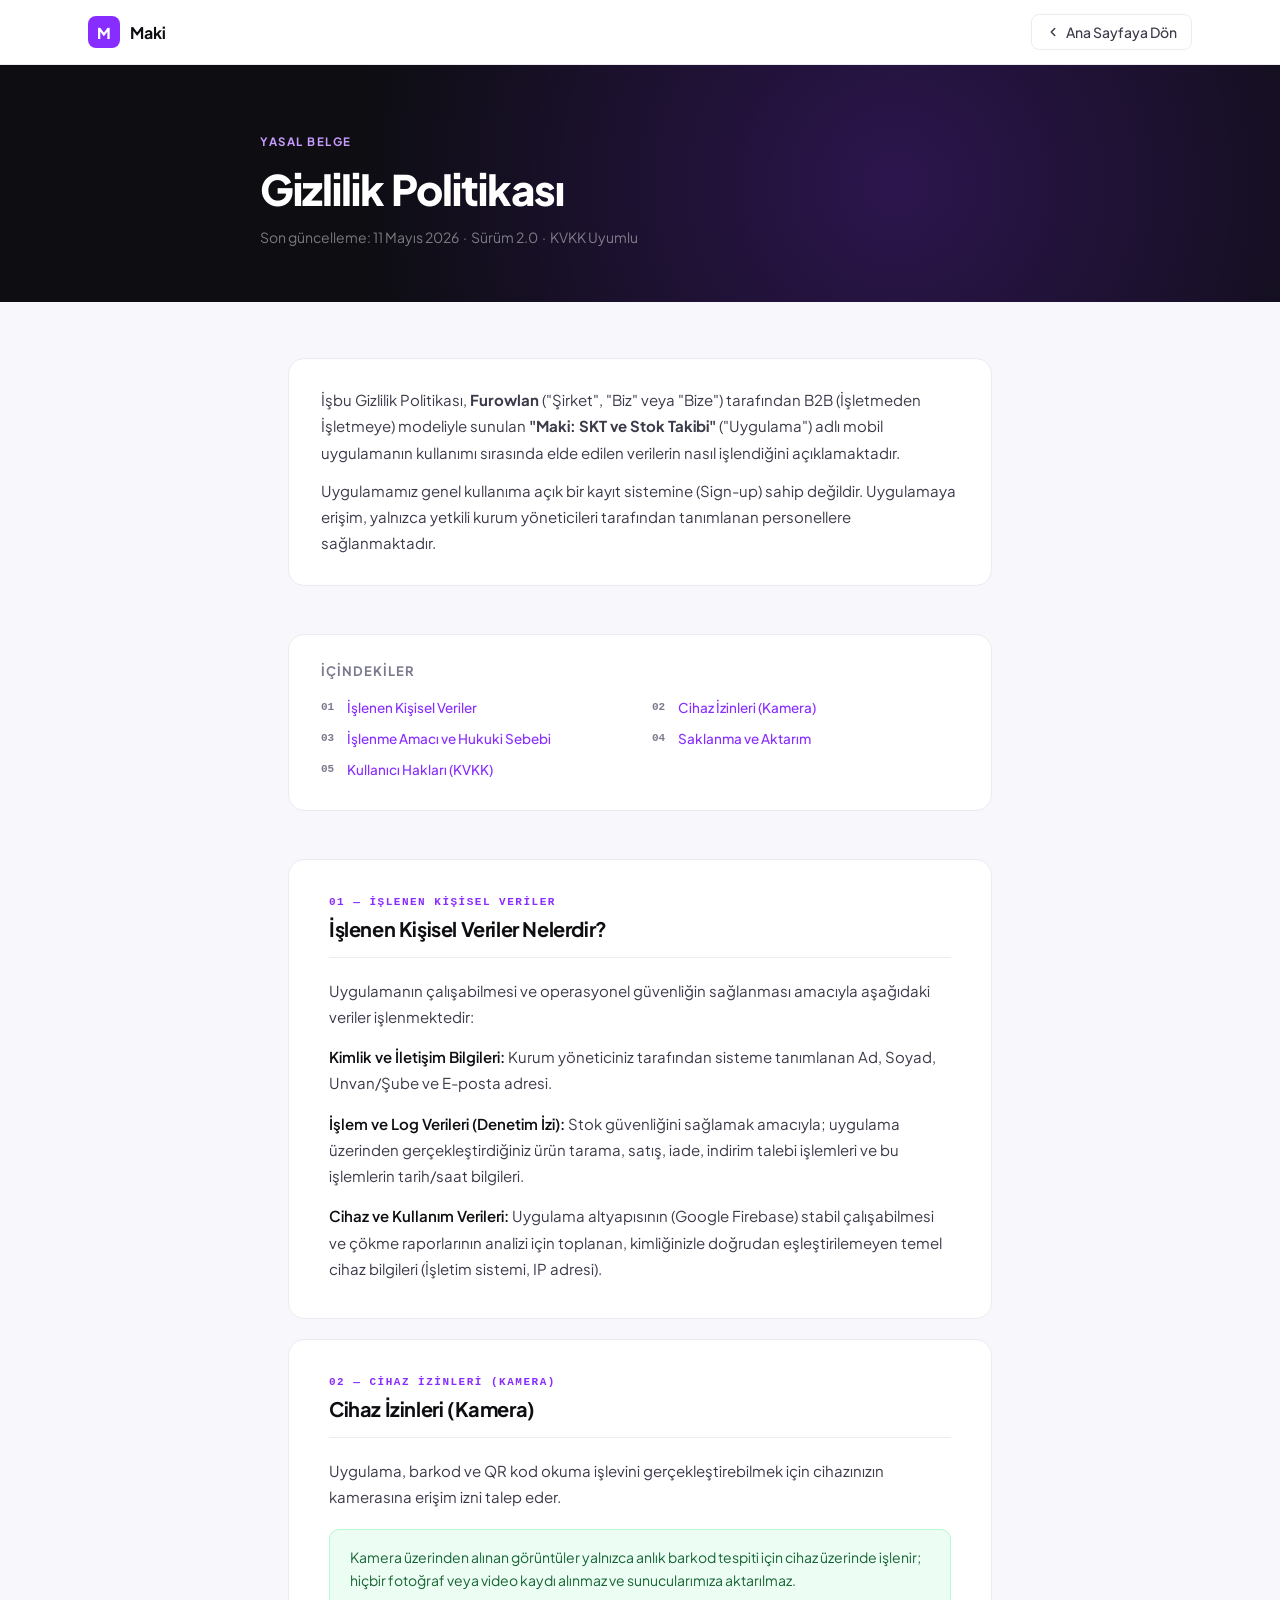
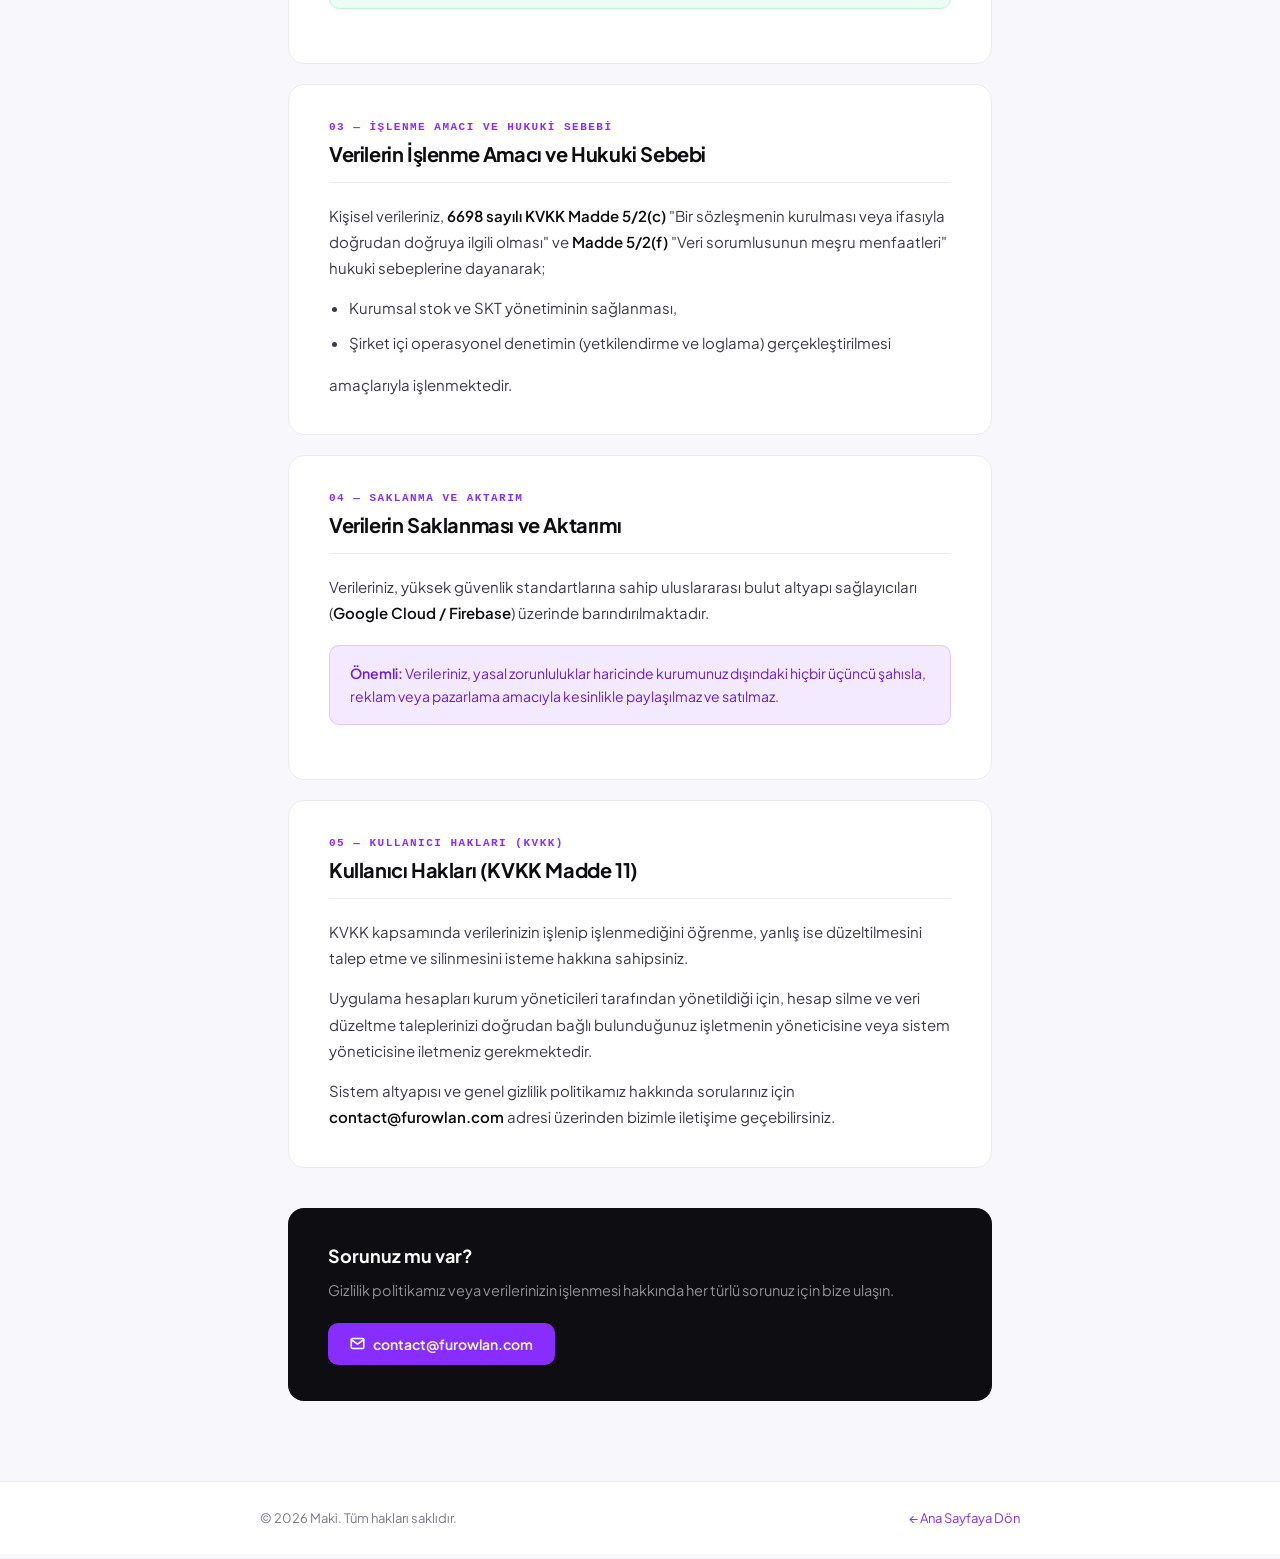
==== privacy.html @ 819a5543 "first commit" ====
<!DOCTYPE html>
<html lang="tr">
<head>
  <meta charset="UTF-8" />
  <meta name="viewport" content="width=device-width, initial-scale=1.0" />
  <title>Gizlilik Politikası – Maki: SKT ve Stok Takibi</title>
  <meta name="description" content="Maki uygulamasına ait gizlilik politikası. KVKK ve GDPR uyumlu kişisel veri işleme ilkeleri." />
  <link rel="canonical" href="https://maki.furowlan.com/privacy.html" />

  <link rel="preconnect" href="https://fonts.googleapis.com" />
  <link rel="preconnect" href="https://fonts.gstatic.com" crossorigin />
  <link href="https://fonts.googleapis.com/css2?family=Plus+Jakarta+Sans:wght@300;400;500;600;700;800&display=swap" rel="stylesheet" />

  <style>
    *, *::before, *::after { box-sizing: border-box; margin: 0; padding: 0; }

    :root {
      --purple: #882DFF;
      --purple-dim: #6B1FD4;
      --purple-light: #F3EAFF;
      --ink: #0D0D12;
      --ink-soft: #3A3A4A;
      --ink-muted: #7B7B8F;
      --surface: #FFFFFF;
      --surface-alt: #F8F7FC;
      --border: #EBEBF0;
    }

    html { scroll-behavior: smooth; }

    body {
      font-family: 'Plus Jakarta Sans', sans-serif;
      background: var(--surface-alt);
      color: var(--ink);
      -webkit-font-smoothing: antialiased;
    }

    nav {
      position: sticky;
      top: 0;
      z-index: 100;
      background: rgba(255,255,255,0.9);
      backdrop-filter: blur(18px);
      -webkit-backdrop-filter: blur(18px);
      border-bottom: 1px solid var(--border);
    }

    .nav-inner {
      max-width: 1160px;
      margin: 0 auto;
      padding: 0 28px;
      height: 64px;
      display: flex;
      align-items: center;
      justify-content: space-between;
    }

    .nav-logo {
      display: flex;
      align-items: center;
      gap: 10px;
      text-decoration: none;
    }

    .nav-logo img {
      width: 32px;
      height: 32px;
      border-radius: 8px;
      object-fit: cover;
    }

    .logo-fallback {
      width: 32px;
      height: 32px;
      border-radius: 8px;
      background: var(--purple);
      display: flex;
      align-items: center;
      justify-content: center;
      color: #fff;
      font-weight: 800;
      font-size: 15px;
      flex-shrink: 0;
    }

    .nav-logo-text {
      font-size: 16px;
      font-weight: 700;
      color: var(--ink);
    }

    .nav-back {
      font-size: 14px;
      font-weight: 500;
      color: var(--ink-soft);
      text-decoration: none;
      display: flex;
      align-items: center;
      gap: 6px;
      padding: 8px 14px;
      border-radius: 8px;
      border: 1.5px solid var(--border);
      transition: color 0.15s, border-color 0.15s;
    }

    .nav-back:hover { color: var(--purple); border-color: var(--purple); }

    /* PAGE HEADER */
    .page-header {
      background: var(--ink);
      padding: 64px 28px 56px;
      position: relative;
      overflow: hidden;
    }

    .page-header::before {
      content: '';
      position: absolute;
      inset: 0;
      background: radial-gradient(circle at 70% 50%, rgba(136,45,255,0.25) 0%, transparent 60%);
    }

    .page-header-inner {
      position: relative;
      max-width: 760px;
      margin: 0 auto;
    }

    .page-tag {
      display: inline-block;
      font-size: 11.5px;
      font-weight: 700;
      color: #C89BFF;
      text-transform: uppercase;
      letter-spacing: 1.5px;
      margin-bottom: 16px;
    }

    .page-header h1 {
      font-size: clamp(28px, 4vw, 42px);
      font-weight: 800;
      color: #fff;
      letter-spacing: -1px;
      line-height: 1.12;
      margin-bottom: 16px;
    }

    .page-header-meta {
      font-size: 14px;
      color: rgba(255,255,255,0.45);
    }

    /* CONTENT */
    .content-wrap {
      max-width: 760px;
      margin: 0 auto;
      padding: 56px 28px 80px;
    }

    .toc-card {
      background: var(--surface);
      border: 1.5px solid var(--border);
      border-radius: 16px;
      padding: 28px 32px;
      margin-bottom: 48px;
    }

    .toc-title {
      font-size: 13px;
      font-weight: 700;
      color: var(--ink-muted);
      text-transform: uppercase;
      letter-spacing: 1px;
      margin-bottom: 16px;
    }

    .toc-list {
      list-style: none;
      display: grid;
      grid-template-columns: 1fr 1fr;
      gap: 6px 24px;
    }

    .toc-list li a {
      font-size: 13.5px;
      font-weight: 500;
      color: var(--purple);
      text-decoration: none;
      display: flex;
      align-items: center;
      gap: 6px;
      padding: 4px 0;
      transition: opacity 0.15s;
    }

    .toc-list li a:hover { opacity: 0.7; }

    .toc-num {
      font-size: 11px;
      font-weight: 700;
      color: var(--ink-muted);
      font-family: 'DM Mono', monospace;
      min-width: 20px;
    }

    /* SECTIONS */
    .policy-section {
      background: var(--surface);
      border: 1.5px solid var(--border);
      border-radius: 16px;
      padding: 36px 40px;
      margin-bottom: 20px;
      scroll-margin-top: 90px;
    }

    .section-num {
      font-size: 11px;
      font-weight: 700;
      color: var(--purple);
      text-transform: uppercase;
      letter-spacing: 1.5px;
      margin-bottom: 8px;
      font-family: 'DM Mono', monospace;
    }

    .policy-section h2 {
      font-size: 20px;
      font-weight: 700;
      color: var(--ink);
      letter-spacing: -0.4px;
      margin-bottom: 20px;
      padding-bottom: 16px;
      border-bottom: 1px solid var(--border);
    }

    .policy-section p {
      font-size: 15px;
      line-height: 1.75;
      color: var(--ink-soft);
      margin-bottom: 14px;
    }

    .policy-section p:last-child { margin-bottom: 0; }

    .policy-section ul, .policy-section ol {
      padding-left: 20px;
      margin: 12px 0 16px;
    }

    .policy-section li {
      font-size: 15px;
      line-height: 1.75;
      color: var(--ink-soft);
      margin-bottom: 8px;
    }

    .policy-section strong {
      color: var(--ink);
      font-weight: 600;
    }

    .info-box {
      background: var(--purple-light);
      border: 1px solid rgba(136,45,255,0.18);
      border-radius: 10px;
      padding: 16px 20px;
      margin: 18px 0;
      font-size: 14px;
      color: var(--purple-dim);
      line-height: 1.65;
    }

    .info-box strong { color: var(--purple-dim); }

    .highlight-box {
      background: #ECFDF3;
      border: 1px solid #BBF7D0;
      border-radius: 10px;
      padding: 16px 20px;
      margin: 18px 0;
      font-size: 14px;
      color: #166534;
      line-height: 1.65;
    }

    .contact-box {
      background: var(--ink);
      border-radius: 16px;
      padding: 36px 40px;
      margin-top: 40px;
    }

    .contact-box h3 {
      font-size: 18px;
      font-weight: 700;
      color: #fff;
      margin-bottom: 12px;
    }

    .contact-box p {
      font-size: 14.5px;
      color: rgba(255,255,255,0.55);
      line-height: 1.65;
      margin-bottom: 20px;
    }

    .contact-box a {
      display: inline-flex;
      align-items: center;
      gap: 8px;
      background: var(--purple);
      color: #fff;
      font-family: inherit;
      font-size: 14px;
      font-weight: 600;
      padding: 12px 22px;
      border-radius: 10px;
      text-decoration: none;
      transition: background 0.15s;
    }

    .contact-box a:hover { background: var(--purple-dim); }

    footer {
      background: var(--surface);
      border-top: 1px solid var(--border);
      padding: 28px;
    }

    .footer-mini {
      max-width: 760px;
      margin: 0 auto;
      display: flex;
      align-items: center;
      justify-content: space-between;
      flex-wrap: wrap;
      gap: 12px;
    }

    .footer-copy {
      font-size: 13px;
      color: var(--ink-muted);
    }

    .footer-link {
      font-size: 13px;
      color: var(--purple);
      text-decoration: none;
    }

    .footer-link:hover { text-decoration: underline; }

    @media (max-width: 600px) {
      .toc-list { grid-template-columns: 1fr; }
      .policy-section { padding: 28px 24px; }
      .content-wrap { padding: 40px 20px 60px; }
      .contact-box { padding: 28px 24px; }
    }
  </style>
</head>
<body>

<nav>
  <div class="nav-inner">
    <a href="/" class="nav-logo">
      <img src="assets/logo.png" alt="Maki Logo"
           onerror="this.style.display='none'; this.nextElementSibling.style.display='flex';" />
      <div class="logo-fallback" style="display:none;">M</div>
      <span class="nav-logo-text">Maki</span>
    </a>
    <a href="index.html" class="nav-back">
      <svg width="14" height="14" viewBox="0 0 24 24" fill="none" stroke="currentColor" stroke-width="2.5" stroke-linecap="round" stroke-linejoin="round"><path d="m15 18-6-6 6-6"/></svg>
      Ana Sayfaya Dön
    </a>
  </div>
</nav>

<div class="page-header">
  <div class="page-header-inner">
    <span class="page-tag">Yasal Belge</span>
    <h1>Gizlilik Politikası</h1>
    <p class="page-header-meta">Son güncelleme: 11 Mayıs 2026 &nbsp;·&nbsp; Sürüm 2.0 &nbsp;·&nbsp; KVKK Uyumlu</p>
  </div>
</div>

<div class="content-wrap">

  <!-- INTRO -->
  <div class="toc-card">
    <p style="font-size:15px;line-height:1.75;color:var(--ink-soft);margin-bottom:12px;">İşbu Gizlilik Politikası, <strong>Furowlan</strong> ("Şirket", "Biz" veya "Bize") tarafından B2B (İşletmeden İşletmeye) modeliyle sunulan <strong>"Maki: SKT ve Stok Takibi"</strong> ("Uygulama") adlı mobil uygulamanın kullanımı sırasında elde edilen verilerin nasıl işlendiğini açıklamaktadır.</p>
    <p style="font-size:15px;line-height:1.75;color:var(--ink-soft);margin:0;">Uygulamamız genel kullanıma açık bir kayıt sistemine (Sign-up) sahip değildir. Uygulamaya erişim, yalnızca yetkili kurum yöneticileri tarafından tanımlanan personellere sağlanmaktadır.</p>
  </div>

  <!-- TOC -->
  <div class="toc-card">
    <div class="toc-title">İçindekiler</div>
    <ul class="toc-list">
      <li><a href="#s1"><span class="toc-num">01</span> İşlenen Kişisel Veriler</a></li>
      <li><a href="#s2"><span class="toc-num">02</span> Cihaz İzinleri (Kamera)</a></li>
      <li><a href="#s3"><span class="toc-num">03</span> İşlenme Amacı ve Hukuki Sebebi</a></li>
      <li><a href="#s4"><span class="toc-num">04</span> Saklanma ve Aktarım</a></li>
      <li><a href="#s5"><span class="toc-num">05</span> Kullanıcı Hakları (KVKK)</a></li>
    </ul>
  </div>

  <!-- S1 -->
  <div class="policy-section" id="s1">
    <div class="section-num">01 — İşlenen Kişisel Veriler</div>
    <h2>İşlenen Kişisel Veriler Nelerdir?</h2>
    <p>Uygulamanın çalışabilmesi ve operasyonel güvenliğin sağlanması amacıyla aşağıdaki veriler işlenmektedir:</p>
    <p><strong>Kimlik ve İletişim Bilgileri:</strong> Kurum yöneticiniz tarafından sisteme tanımlanan Ad, Soyad, Unvan/Şube ve E-posta adresi.</p>
    <p><strong>İşlem ve Log Verileri (Denetim İzi):</strong> Stok güvenliğini sağlamak amacıyla; uygulama üzerinden gerçekleştirdiğiniz ürün tarama, satış, iade, indirim talebi işlemleri ve bu işlemlerin tarih/saat bilgileri.</p>
    <p><strong>Cihaz ve Kullanım Verileri:</strong> Uygulama altyapısının (Google Firebase) stabil çalışabilmesi ve çökme raporlarının analizi için toplanan, kimliğinizle doğrudan eşleştirilemeyen temel cihaz bilgileri (İşletim sistemi, IP adresi).</p>
  </div>

  <!-- S2 -->
  <div class="policy-section" id="s2">
    <div class="section-num">02 — Cihaz İzinleri (Kamera)</div>
    <h2>Cihaz İzinleri (Kamera)</h2>
    <p>Uygulama, barkod ve QR kod okuma işlevini gerçekleştirebilmek için cihazınızın kamerasına erişim izni talep eder.</p>
    <div class="highlight-box">
      Kamera üzerinden alınan görüntüler yalnızca anlık barkod tespiti için cihaz üzerinde işlenir; hiçbir fotoğraf veya video kaydı alınmaz ve sunucularımıza aktarılmaz.
    </div>
  </div>

  <!-- S3 -->
  <div class="policy-section" id="s3">
    <div class="section-num">03 — İşlenme Amacı ve Hukuki Sebebi</div>
    <h2>Verilerin İşlenme Amacı ve Hukuki Sebebi</h2>
    <p>Kişisel verileriniz, <strong>6698 sayılı KVKK Madde 5/2(c)</strong> "Bir sözleşmenin kurulması veya ifasıyla doğrudan doğruya ilgili olması" ve <strong>Madde 5/2(f)</strong> "Veri sorumlusunun meşru menfaatleri" hukuki sebeplerine dayanarak;</p>
    <ul>
      <li>Kurumsal stok ve SKT yönetiminin sağlanması,</li>
      <li>Şirket içi operasyonel denetimin (yetkilendirme ve loglama) gerçekleştirilmesi</li>
    </ul>
    <p>amaçlarıyla işlenmektedir.</p>
  </div>

  <!-- S4 -->
  <div class="policy-section" id="s4">
    <div class="section-num">04 — Saklanma ve Aktarım</div>
    <h2>Verilerin Saklanması ve Aktarımı</h2>
    <p>Verileriniz, yüksek güvenlik standartlarına sahip uluslararası bulut altyapı sağlayıcıları (<strong>Google Cloud / Firebase</strong>) üzerinde barındırılmaktadır.</p>
    <div class="info-box">
      <strong>Önemli:</strong> Verileriniz, yasal zorunluluklar haricinde kurumunuz dışındaki hiçbir üçüncü şahısla, reklam veya pazarlama amacıyla kesinlikle paylaşılmaz ve satılmaz.
    </div>
  </div>

  <!-- S5 -->
  <div class="policy-section" id="s5">
    <div class="section-num">05 — Kullanıcı Hakları (KVKK)</div>
    <h2>Kullanıcı Hakları (KVKK Madde 11)</h2>
    <p>KVKK kapsamında verilerinizin işlenip işlenmediğini öğrenme, yanlış ise düzeltilmesini talep etme ve silinmesini isteme hakkına sahipsiniz.</p>
    <p>Uygulama hesapları kurum yöneticileri tarafından yönetildiği için, hesap silme ve veri düzeltme taleplerinizi doğrudan bağlı bulunduğunuz işletmenin yöneticisine veya sistem yöneticisine iletmeniz gerekmektedir.</p>
    <p>Sistem altyapısı ve genel gizlilik politikamız hakkında sorularınız için <strong>contact@furowlan.com</strong> adresi üzerinden bizimle iletişime geçebilirsiniz.</p>
  </div>

  <!-- CONTACT CTA -->
  <div class="contact-box">
    <h3>Sorunuz mu var?</h3>
    <p>Gizlilik politikamız veya verilerinizin işlenmesi hakkında her türlü sorunuz için bize ulaşın.</p>
    <a href="mailto:contact@furowlan.com">
      <svg width="15" height="15" viewBox="0 0 24 24" fill="none" stroke="currentColor" stroke-width="2.5" stroke-linecap="round" stroke-linejoin="round"><path d="M4 4h16c1.1 0 2 .9 2 2v12c0 1.1-.9 2-2 2H4c-1.1 0-2-.9-2-2V6c0-1.1.9-2 2-2z"/><polyline points="22,6 12,13 2,6"/></svg>
      contact@furowlan.com
    </a>
  </div>

</div>

<footer>
  <div class="footer-mini">
    <span class="footer-copy">© 2026 Maki. Tüm hakları saklıdır.</span>
    <a href="index.html" class="footer-link">← Ana Sayfaya Dön</a>
  </div>
</footer>

</body>
</html>
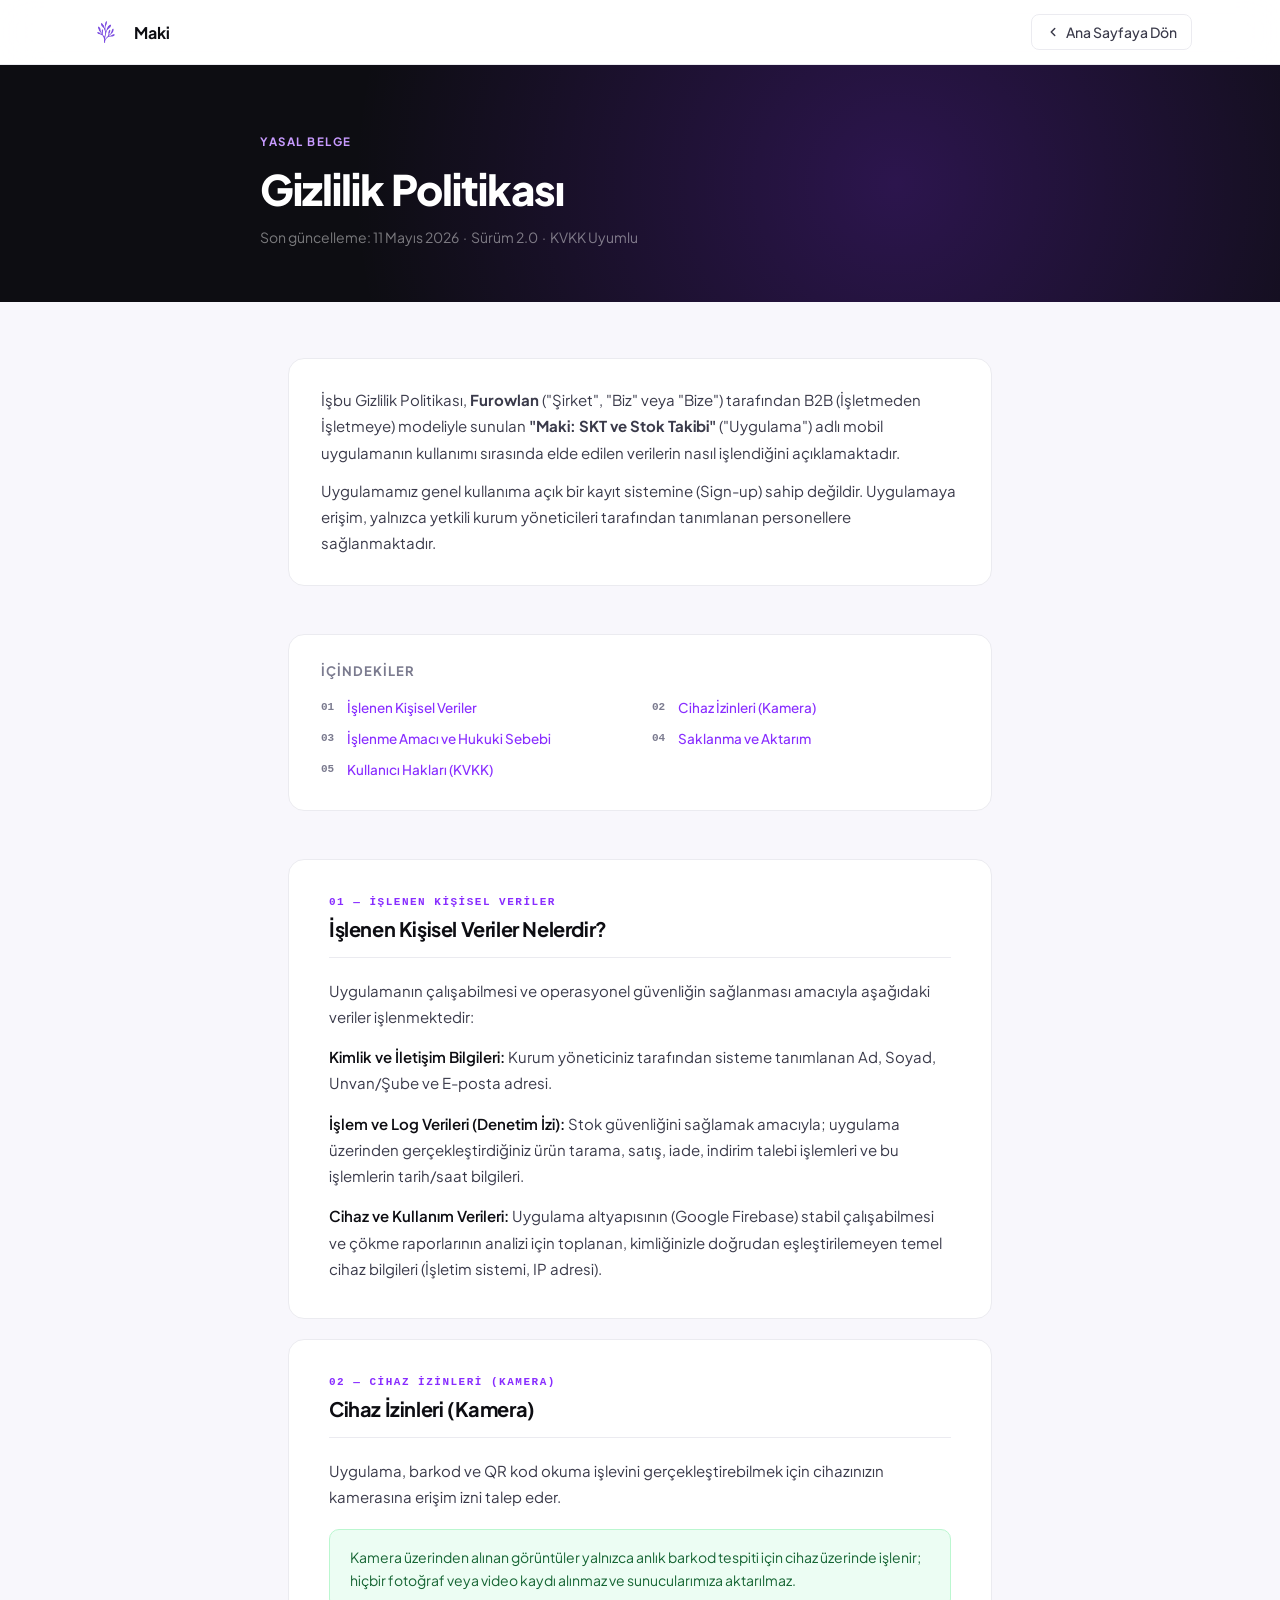
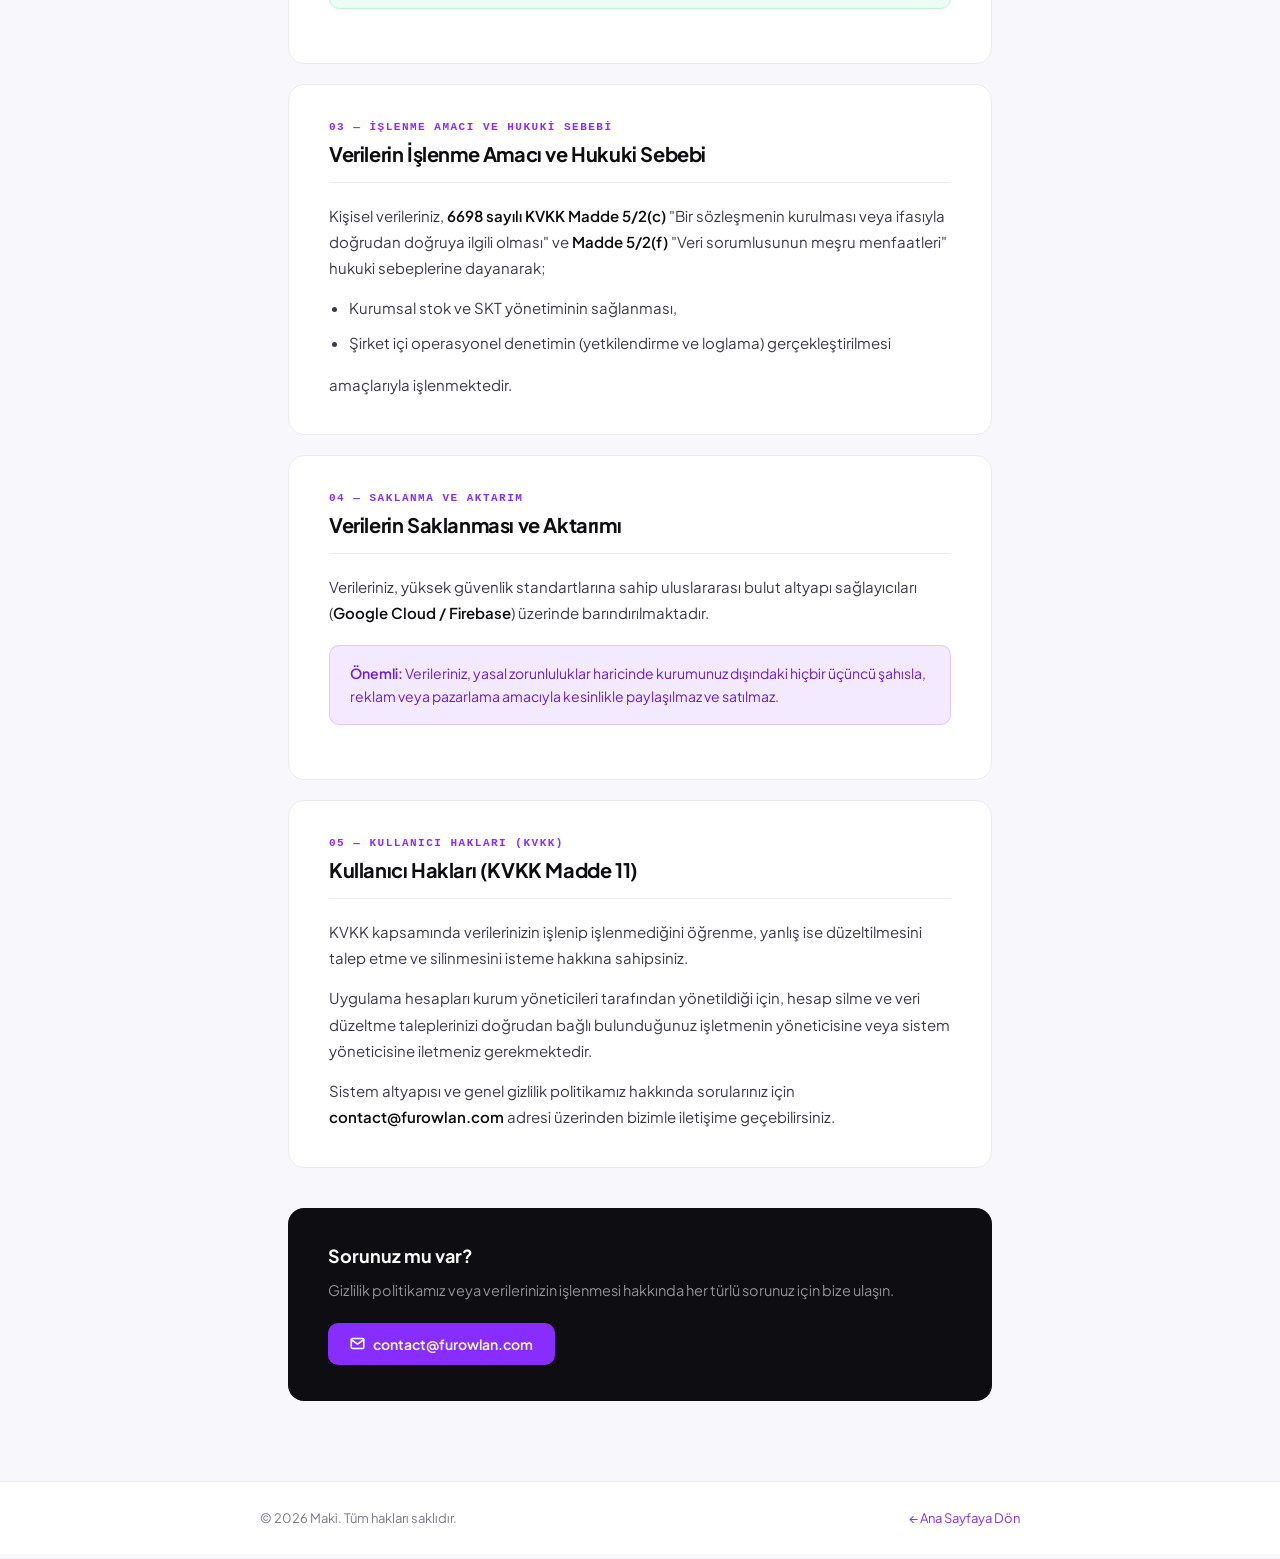
==== commit 5cb5bacf: "redesigned" ====
--- a/privacy.html
+++ b/privacy.html
@@ -6,6 +6,10 @@
   <title>Gizlilik Politikası – Maki: SKT ve Stok Takibi</title>
   <meta name="description" content="Maki uygulamasına ait gizlilik politikası. KVKK ve GDPR uyumlu kişisel veri işleme ilkeleri." />
   <link rel="canonical" href="https://maki.furowlan.com/privacy.html" />
+
+  <link rel="icon" type="image/png" href="assets/logo.png" />
+  <link rel="shortcut icon" type="image/png" href="assets/logo.png" />
+  <link rel="apple-touch-icon" href="assets/logo.png" />
 
   <link rel="preconnect" href="https://fonts.googleapis.com" />
   <link rel="preconnect" href="https://fonts.gstatic.com" crossorigin />
@@ -63,10 +67,10 @@
     }
 
     .nav-logo img {
-      width: 32px;
-      height: 32px;
-      border-radius: 8px;
-      object-fit: cover;
+      width: 36px;
+      height: 36px;
+      object-fit: contain;
+      flex-shrink: 0;
     }
 
     .logo-fallback {
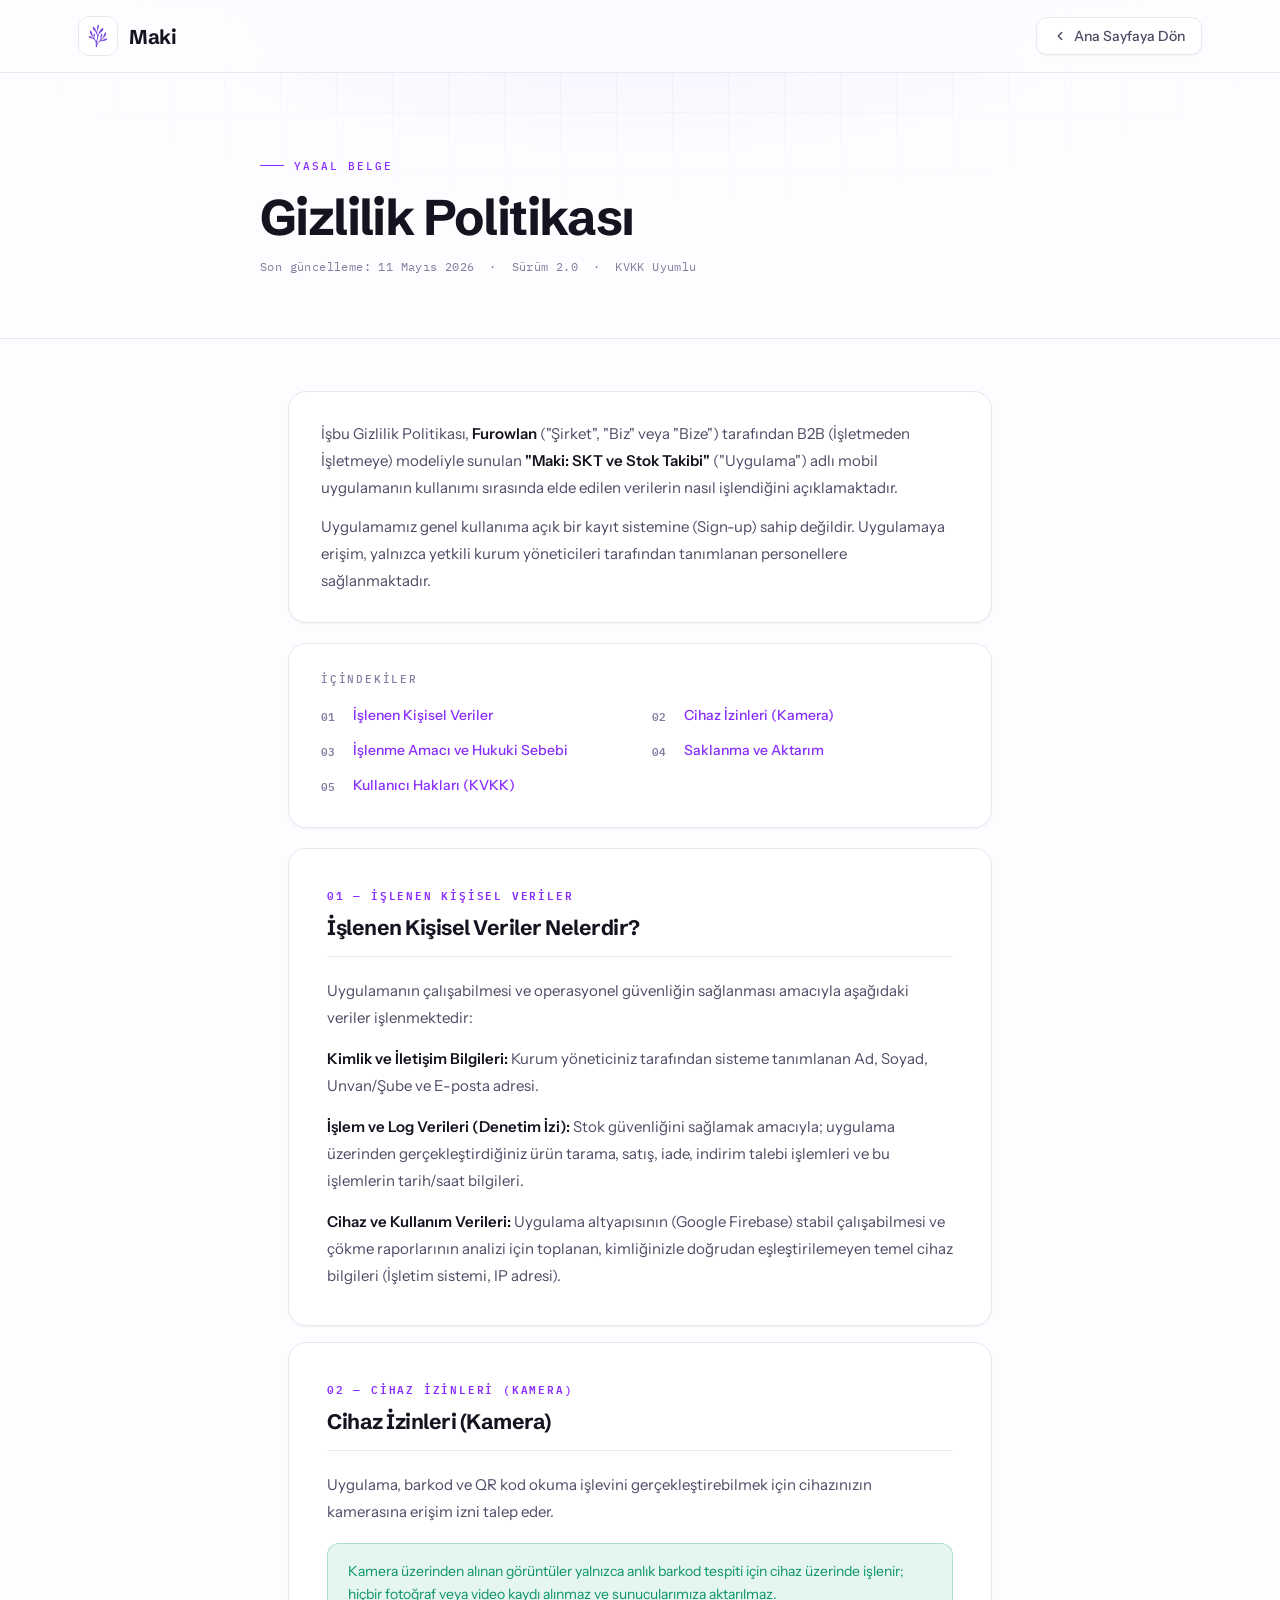
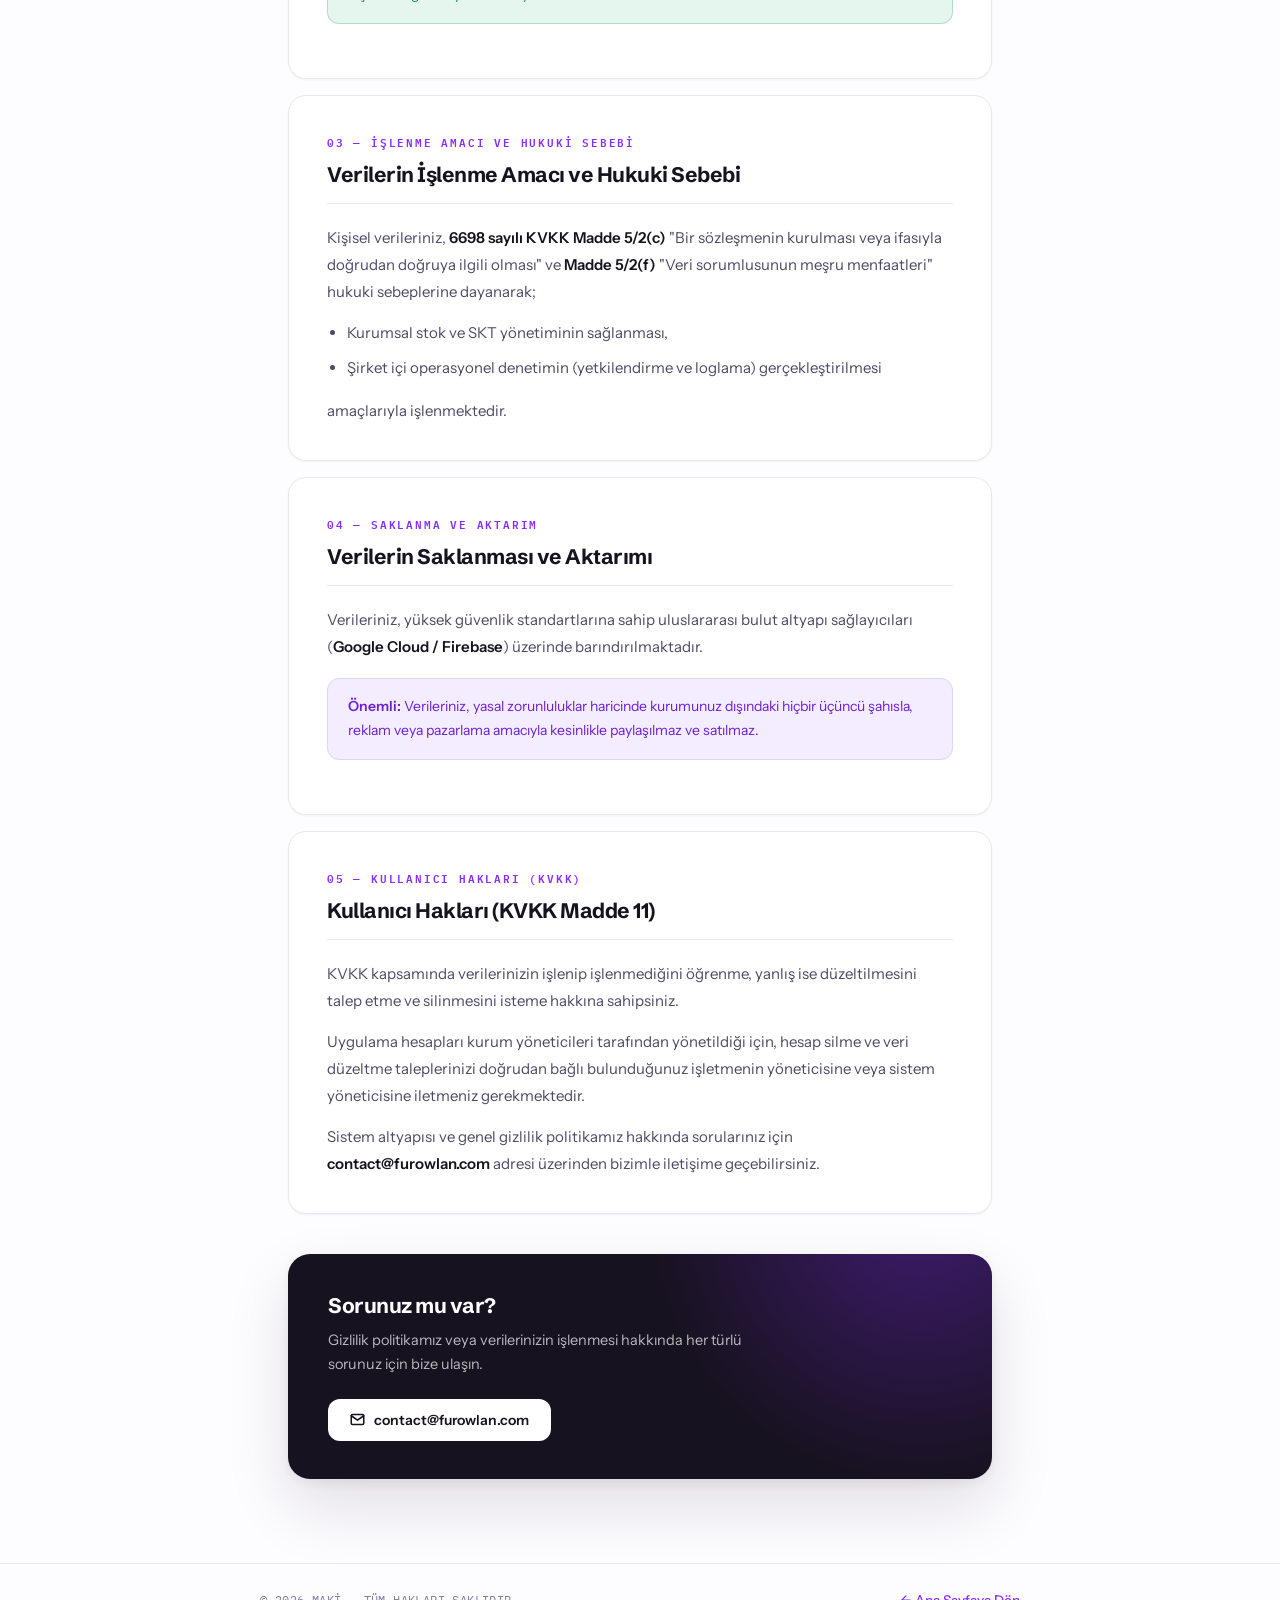
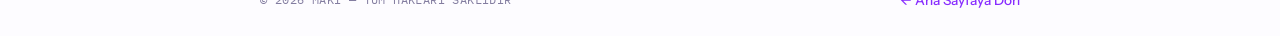
==== commit 954e1cbc: "updating links" ====
--- a/privacy.html
+++ b/privacy.html
@@ -7,369 +7,23 @@
   <meta name="description" content="Maki uygulamasına ait gizlilik politikası. KVKK ve GDPR uyumlu kişisel veri işleme ilkeleri." />
   <link rel="canonical" href="https://maki.furowlan.com/privacy.html" />
 
-  <link rel="icon" type="image/png" href="assets/logo.png" />
-  <link rel="shortcut icon" type="image/png" href="assets/logo.png" />
-  <link rel="apple-touch-icon" href="assets/logo.png" />
+  <link rel="icon" type="image/png" sizes="32x32" href="assets/favicon-32.png" />
+  <link rel="apple-touch-icon" sizes="180x180" href="assets/favicon-180.png" />
 
   <link rel="preconnect" href="https://fonts.googleapis.com" />
   <link rel="preconnect" href="https://fonts.gstatic.com" crossorigin />
-  <link href="https://fonts.googleapis.com/css2?family=Plus+Jakarta+Sans:wght@300;400;500;600;700;800&display=swap" rel="stylesheet" />
+  <link href="https://fonts.googleapis.com/css2?family=Schibsted+Grotesk:wght@400;500;600;700;800&family=Instrument+Sans:wght@400;500;600;700&family=IBM+Plex+Mono:wght@400;500;600&display=swap" rel="stylesheet" />
 
-  <style>
-    *, *::before, *::after { box-sizing: border-box; margin: 0; padding: 0; }
-
-    :root {
-      --purple: #882DFF;
-      --purple-dim: #6B1FD4;
-      --purple-light: #F3EAFF;
-      --ink: #0D0D12;
-      --ink-soft: #3A3A4A;
-      --ink-muted: #7B7B8F;
-      --surface: #FFFFFF;
-      --surface-alt: #F8F7FC;
-      --border: #EBEBF0;
-    }
-
-    html { scroll-behavior: smooth; }
-
-    body {
-      font-family: 'Plus Jakarta Sans', sans-serif;
-      background: var(--surface-alt);
-      color: var(--ink);
-      -webkit-font-smoothing: antialiased;
-    }
-
-    nav {
-      position: sticky;
-      top: 0;
-      z-index: 100;
-      background: rgba(255,255,255,0.9);
-      backdrop-filter: blur(18px);
-      -webkit-backdrop-filter: blur(18px);
-      border-bottom: 1px solid var(--border);
-    }
-
-    .nav-inner {
-      max-width: 1160px;
-      margin: 0 auto;
-      padding: 0 28px;
-      height: 64px;
-      display: flex;
-      align-items: center;
-      justify-content: space-between;
-    }
-
-    .nav-logo {
-      display: flex;
-      align-items: center;
-      gap: 10px;
-      text-decoration: none;
-    }
-
-    .nav-logo img {
-      width: 36px;
-      height: 36px;
-      object-fit: contain;
-      flex-shrink: 0;
-    }
-
-    .logo-fallback {
-      width: 32px;
-      height: 32px;
-      border-radius: 8px;
-      background: var(--purple);
-      display: flex;
-      align-items: center;
-      justify-content: center;
-      color: #fff;
-      font-weight: 800;
-      font-size: 15px;
-      flex-shrink: 0;
-    }
-
-    .nav-logo-text {
-      font-size: 16px;
-      font-weight: 700;
-      color: var(--ink);
-    }
-
-    .nav-back {
-      font-size: 14px;
-      font-weight: 500;
-      color: var(--ink-soft);
-      text-decoration: none;
-      display: flex;
-      align-items: center;
-      gap: 6px;
-      padding: 8px 14px;
-      border-radius: 8px;
-      border: 1.5px solid var(--border);
-      transition: color 0.15s, border-color 0.15s;
-    }
-
-    .nav-back:hover { color: var(--purple); border-color: var(--purple); }
-
-    /* PAGE HEADER */
-    .page-header {
-      background: var(--ink);
-      padding: 64px 28px 56px;
-      position: relative;
-      overflow: hidden;
-    }
-
-    .page-header::before {
-      content: '';
-      position: absolute;
-      inset: 0;
-      background: radial-gradient(circle at 70% 50%, rgba(136,45,255,0.25) 0%, transparent 60%);
-    }
-
-    .page-header-inner {
-      position: relative;
-      max-width: 760px;
-      margin: 0 auto;
-    }
-
-    .page-tag {
-      display: inline-block;
-      font-size: 11.5px;
-      font-weight: 700;
-      color: #C89BFF;
-      text-transform: uppercase;
-      letter-spacing: 1.5px;
-      margin-bottom: 16px;
-    }
-
-    .page-header h1 {
-      font-size: clamp(28px, 4vw, 42px);
-      font-weight: 800;
-      color: #fff;
-      letter-spacing: -1px;
-      line-height: 1.12;
-      margin-bottom: 16px;
-    }
-
-    .page-header-meta {
-      font-size: 14px;
-      color: rgba(255,255,255,0.45);
-    }
-
-    /* CONTENT */
-    .content-wrap {
-      max-width: 760px;
-      margin: 0 auto;
-      padding: 56px 28px 80px;
-    }
-
-    .toc-card {
-      background: var(--surface);
-      border: 1.5px solid var(--border);
-      border-radius: 16px;
-      padding: 28px 32px;
-      margin-bottom: 48px;
-    }
-
-    .toc-title {
-      font-size: 13px;
-      font-weight: 700;
-      color: var(--ink-muted);
-      text-transform: uppercase;
-      letter-spacing: 1px;
-      margin-bottom: 16px;
-    }
-
-    .toc-list {
-      list-style: none;
-      display: grid;
-      grid-template-columns: 1fr 1fr;
-      gap: 6px 24px;
-    }
-
-    .toc-list li a {
-      font-size: 13.5px;
-      font-weight: 500;
-      color: var(--purple);
-      text-decoration: none;
-      display: flex;
-      align-items: center;
-      gap: 6px;
-      padding: 4px 0;
-      transition: opacity 0.15s;
-    }
-
-    .toc-list li a:hover { opacity: 0.7; }
-
-    .toc-num {
-      font-size: 11px;
-      font-weight: 700;
-      color: var(--ink-muted);
-      font-family: 'DM Mono', monospace;
-      min-width: 20px;
-    }
-
-    /* SECTIONS */
-    .policy-section {
-      background: var(--surface);
-      border: 1.5px solid var(--border);
-      border-radius: 16px;
-      padding: 36px 40px;
-      margin-bottom: 20px;
-      scroll-margin-top: 90px;
-    }
-
-    .section-num {
-      font-size: 11px;
-      font-weight: 700;
-      color: var(--purple);
-      text-transform: uppercase;
-      letter-spacing: 1.5px;
-      margin-bottom: 8px;
-      font-family: 'DM Mono', monospace;
-    }
-
-    .policy-section h2 {
-      font-size: 20px;
-      font-weight: 700;
-      color: var(--ink);
-      letter-spacing: -0.4px;
-      margin-bottom: 20px;
-      padding-bottom: 16px;
-      border-bottom: 1px solid var(--border);
-    }
-
-    .policy-section p {
-      font-size: 15px;
-      line-height: 1.75;
-      color: var(--ink-soft);
-      margin-bottom: 14px;
-    }
-
-    .policy-section p:last-child { margin-bottom: 0; }
-
-    .policy-section ul, .policy-section ol {
-      padding-left: 20px;
-      margin: 12px 0 16px;
-    }
-
-    .policy-section li {
-      font-size: 15px;
-      line-height: 1.75;
-      color: var(--ink-soft);
-      margin-bottom: 8px;
-    }
-
-    .policy-section strong {
-      color: var(--ink);
-      font-weight: 600;
-    }
-
-    .info-box {
-      background: var(--purple-light);
-      border: 1px solid rgba(136,45,255,0.18);
-      border-radius: 10px;
-      padding: 16px 20px;
-      margin: 18px 0;
-      font-size: 14px;
-      color: var(--purple-dim);
-      line-height: 1.65;
-    }
-
-    .info-box strong { color: var(--purple-dim); }
-
-    .highlight-box {
-      background: #ECFDF3;
-      border: 1px solid #BBF7D0;
-      border-radius: 10px;
-      padding: 16px 20px;
-      margin: 18px 0;
-      font-size: 14px;
-      color: #166534;
-      line-height: 1.65;
-    }
-
-    .contact-box {
-      background: var(--ink);
-      border-radius: 16px;
-      padding: 36px 40px;
-      margin-top: 40px;
-    }
-
-    .contact-box h3 {
-      font-size: 18px;
-      font-weight: 700;
-      color: #fff;
-      margin-bottom: 12px;
-    }
-
-    .contact-box p {
-      font-size: 14.5px;
-      color: rgba(255,255,255,0.55);
-      line-height: 1.65;
-      margin-bottom: 20px;
-    }
-
-    .contact-box a {
-      display: inline-flex;
-      align-items: center;
-      gap: 8px;
-      background: var(--purple);
-      color: #fff;
-      font-family: inherit;
-      font-size: 14px;
-      font-weight: 600;
-      padding: 12px 22px;
-      border-radius: 10px;
-      text-decoration: none;
-      transition: background 0.15s;
-    }
-
-    .contact-box a:hover { background: var(--purple-dim); }
-
-    footer {
-      background: var(--surface);
-      border-top: 1px solid var(--border);
-      padding: 28px;
-    }
-
-    .footer-mini {
-      max-width: 760px;
-      margin: 0 auto;
-      display: flex;
-      align-items: center;
-      justify-content: space-between;
-      flex-wrap: wrap;
-      gap: 12px;
-    }
-
-    .footer-copy {
-      font-size: 13px;
-      color: var(--ink-muted);
-    }
-
-    .footer-link {
-      font-size: 13px;
-      color: var(--purple);
-      text-decoration: none;
-    }
-
-    .footer-link:hover { text-decoration: underline; }
-
-    @media (max-width: 600px) {
-      .toc-list { grid-template-columns: 1fr; }
-      .policy-section { padding: 28px 24px; }
-      .content-wrap { padding: 40px 20px 60px; }
-      .contact-box { padding: 28px 24px; }
-    }
-  </style>
+  <link rel="stylesheet" href="css/base.css" />
+  <link rel="stylesheet" href="css/privacy.css" />
 </head>
 <body>
 
-<nav>
+<!-- ═══════════ NAV ═══════════ -->
+<nav class="nav scrolled" id="nav">
   <div class="nav-inner">
     <a href="/" class="nav-logo">
-      <img src="assets/logo.png" alt="Maki Logo"
-           onerror="this.style.display='none'; this.nextElementSibling.style.display='flex';" />
-      <div class="logo-fallback" style="display:none;">M</div>
+      <img src="assets/logo.png" alt="Maki Logo" />
       <span class="nav-logo-text">Maki</span>
     </a>
     <a href="index.html" class="nav-back">
@@ -379,6 +33,7 @@
   </div>
 </nav>
 
+<!-- ═══════════ PAGE HEADER ═══════════ -->
 <div class="page-header">
   <div class="page-header-inner">
     <span class="page-tag">Yasal Belge</span>
@@ -387,12 +42,13 @@
   </div>
 </div>
 
+<!-- ═══════════ CONTENT ═══════════ -->
 <div class="content-wrap">
 
   <!-- INTRO -->
   <div class="toc-card">
-    <p style="font-size:15px;line-height:1.75;color:var(--ink-soft);margin-bottom:12px;">İşbu Gizlilik Politikası, <strong>Furowlan</strong> ("Şirket", "Biz" veya "Bize") tarafından B2B (İşletmeden İşletmeye) modeliyle sunulan <strong>"Maki: SKT ve Stok Takibi"</strong> ("Uygulama") adlı mobil uygulamanın kullanımı sırasında elde edilen verilerin nasıl işlendiğini açıklamaktadır.</p>
-    <p style="font-size:15px;line-height:1.75;color:var(--ink-soft);margin:0;">Uygulamamız genel kullanıma açık bir kayıt sistemine (Sign-up) sahip değildir. Uygulamaya erişim, yalnızca yetkili kurum yöneticileri tarafından tanımlanan personellere sağlanmaktadır.</p>
+    <p class="toc-intro">İşbu Gizlilik Politikası, <strong>Furowlan</strong> ("Şirket", "Biz" veya "Bize") tarafından B2B (İşletmeden İşletmeye) modeliyle sunulan <strong>"Maki: SKT ve Stok Takibi"</strong> ("Uygulama") adlı mobil uygulamanın kullanımı sırasında elde edilen verilerin nasıl işlendiğini açıklamaktadır.</p>
+    <p class="toc-intro">Uygulamamız genel kullanıma açık bir kayıt sistemine (Sign-up) sahip değildir. Uygulamaya erişim, yalnızca yetkili kurum yöneticileri tarafından tanımlanan personellere sağlanmaktadır.</p>
   </div>
 
   <!-- TOC -->
@@ -470,9 +126,10 @@
 
 </div>
 
-<footer>
+<!-- ═══════════ FOOTER ═══════════ -->
+<footer class="footer-mini-bar">
   <div class="footer-mini">
-    <span class="footer-copy">© 2026 Maki. Tüm hakları saklıdır.</span>
+    <span class="footer-copy">© 2026 MAKİ — TÜM HAKLARI SAKLIDIR</span>
     <a href="index.html" class="footer-link">← Ana Sayfaya Dön</a>
   </div>
 </footer>
--- a/css/base.css
+++ b/css/base.css
@@ -0,0 +1,449 @@
+/* ============================================================
+   Maki — base.css
+   Design tokens, reset, typography, shared components
+   ============================================================ */
+
+/* ── Reset ── */
+*, *::before, *::after { box-sizing: border-box; margin: 0; padding: 0; }
+
+/* ── Design tokens ── */
+:root {
+  /* brand */
+  --purple: #882DFF;
+  --purple-deep: #6B1FD4;
+  --purple-tint: #F4EDFF;
+  --purple-line: #E2D3FB;
+
+  /* neutrals */
+  --ink: #17121F;
+  --ink-2: #4F4965;
+  --ink-3: #837DA0;
+  --paper: #FDFCFF;
+  --paper-2: #F7F5FB;
+  --hairline: #EAE7F2;
+  --white: #FFFFFF;
+
+  /* status */
+  --green: #0B9466;
+  --green-tint: #E5F6EF;
+  --amber: #C77414;
+  --amber-tint: #FBF1E2;
+  --red: #DE3D6D;
+  --red-tint: #FCEBF1;
+
+  /* type */
+  --font-display: 'Schibsted Grotesk', sans-serif;
+  --font-body: 'Instrument Sans', sans-serif;
+  --font-mono: 'IBM Plex Mono', monospace;
+
+  /* misc */
+  --radius: 18px;
+  --radius-sm: 12px;
+  --ease: cubic-bezier(0.22, 1, 0.36, 1);
+  --shadow-sm: 0 1px 2px rgba(23, 18, 31, 0.05);
+  --shadow-md: 0 2px 6px rgba(23, 18, 31, 0.05), 0 12px 32px rgba(23, 18, 31, 0.06);
+  --shadow-lg: 0 4px 12px rgba(23, 18, 31, 0.06), 0 28px 64px rgba(23, 18, 31, 0.12);
+}
+
+::selection { background: var(--purple); color: #fff; }
+
+html { scroll-behavior: smooth; }
+
+body {
+  font-family: var(--font-body);
+  background: var(--paper);
+  color: var(--ink);
+  -webkit-font-smoothing: antialiased;
+  overflow-x: hidden;
+}
+
+img { display: block; max-width: 100%; }
+
+.wrap {
+  max-width: 1180px;
+  margin: 0 auto;
+  padding: 0 28px;
+}
+
+/* ── Typography helpers ── */
+.section-tag {
+  display: inline-flex;
+  align-items: center;
+  gap: 10px;
+  font-family: var(--font-mono);
+  font-size: 11.5px;
+  font-weight: 500;
+  letter-spacing: 2px;
+  text-transform: uppercase;
+  color: var(--purple);
+  margin-bottom: 18px;
+}
+
+.section-tag::before {
+  content: '';
+  width: 24px;
+  height: 1px;
+  background: var(--purple);
+}
+
+.section-head.center .section-tag::after {
+  content: '';
+  width: 24px;
+  height: 1px;
+  background: var(--purple);
+}
+
+.section-title {
+  font-family: var(--font-display);
+  font-size: clamp(30px, 4vw, 46px);
+  font-weight: 700;
+  letter-spacing: -1.4px;
+  line-height: 1.06;
+  color: var(--ink);
+  margin-bottom: 16px;
+}
+
+.section-sub {
+  font-size: 16.5px;
+  color: var(--ink-2);
+  line-height: 1.7;
+}
+
+.section-head { max-width: 640px; margin-bottom: 60px; }
+.section-head.center { margin-left: auto; margin-right: auto; text-align: center; }
+
+/* ── Buttons ── */
+.btn {
+  display: inline-flex;
+  align-items: center;
+  justify-content: center;
+  gap: 9px;
+  font-family: var(--font-body);
+  font-size: 15px;
+  font-weight: 600;
+  letter-spacing: -0.1px;
+  padding: 14px 26px;
+  border-radius: 12px;
+  text-decoration: none;
+  border: none;
+  cursor: pointer;
+  transition: background 0.18s, color 0.18s, border-color 0.18s,
+              transform 0.15s var(--ease), box-shadow 0.18s;
+}
+
+.btn-primary {
+  background: var(--purple);
+  color: #fff;
+  box-shadow: var(--shadow-sm), 0 8px 24px rgba(136, 45, 255, 0.25);
+}
+
+.btn-primary:hover {
+  background: var(--purple-deep);
+  transform: translateY(-1px);
+  box-shadow: var(--shadow-sm), 0 12px 32px rgba(136, 45, 255, 0.32);
+}
+
+.btn-secondary {
+  background: var(--white);
+  color: var(--ink-2);
+  border: 1px solid var(--hairline);
+  box-shadow: var(--shadow-sm);
+}
+
+.btn-secondary:hover {
+  color: var(--purple);
+  border-color: var(--purple-line);
+  background: var(--purple-tint);
+}
+
+/* ── Nav ── */
+.nav {
+  position: fixed;
+  top: 0; left: 0; right: 0;
+  z-index: 100;
+  background: rgba(253, 252, 255, 0);
+  border-bottom: 1px solid transparent;
+  transition: background 0.3s, border-color 0.3s, box-shadow 0.3s;
+}
+
+.nav.scrolled {
+  background: rgba(253, 252, 255, 0.85);
+  backdrop-filter: blur(16px);
+  -webkit-backdrop-filter: blur(16px);
+  border-bottom-color: var(--hairline);
+}
+
+.nav-inner {
+  max-width: 1180px;
+  margin: 0 auto;
+  padding: 0 28px;
+  height: 72px;
+  display: flex;
+  align-items: center;
+  justify-content: space-between;
+  gap: 20px;
+}
+
+.nav-logo {
+  display: flex;
+  align-items: center;
+  gap: 11px;
+  text-decoration: none;
+  flex-shrink: 0;
+}
+
+.nav-logo img {
+  width: 40px;
+  height: 40px;
+  object-fit: contain;
+  border-radius: 11px;
+  border: 1px solid var(--hairline);
+  background: #fff;
+}
+
+.nav-logo-text {
+  font-family: var(--font-display);
+  font-size: 20px;
+  font-weight: 700;
+  color: var(--ink);
+  letter-spacing: -0.4px;
+}
+
+.nav-links { display: flex; align-items: center; gap: 2px; }
+
+.nav-links a {
+  font-size: 14.5px;
+  font-weight: 500;
+  color: var(--ink-2);
+  text-decoration: none;
+  padding: 9px 14px;
+  border-radius: 9px;
+  transition: color 0.15s, background 0.15s;
+}
+
+.nav-links a:hover { color: var(--ink); background: var(--paper-2); }
+
+.nav-links .btn { margin-left: 12px; padding: 10px 20px; font-size: 14px; }
+
+/* .nav-links a rule is more specific than .btn-primary — re-assert button colors */
+.nav-links a.btn-primary { color: #fff; }
+.nav-links a.btn-primary:hover { color: #fff; background: var(--purple-deep); }
+
+.nav-burger {
+  display: none;
+  background: var(--white);
+  border: 1px solid var(--hairline);
+  border-radius: 10px;
+  width: 42px;
+  height: 42px;
+  align-items: center;
+  justify-content: center;
+  cursor: pointer;
+  color: var(--ink);
+}
+
+.nav-mobile {
+  display: none;
+  flex-direction: column;
+  padding: 8px 20px 16px;
+  background: rgba(253, 252, 255, 0.98);
+  backdrop-filter: blur(16px);
+  border-bottom: 1px solid var(--hairline);
+}
+
+.nav-mobile a {
+  font-size: 16px;
+  font-weight: 500;
+  color: var(--ink-2);
+  text-decoration: none;
+  padding: 13px 10px;
+  border-radius: 10px;
+}
+
+.nav-mobile a:active { background: var(--paper-2); }
+.nav-mobile.open { display: flex; }
+
+/* ── Store badges (shared) ── */
+.store-badge {
+  display: inline-flex;
+  align-items: center;
+  gap: 13px;
+  background: var(--ink);
+  color: #fff;
+  padding: 13px 24px;
+  border-radius: 14px;
+  text-decoration: none;
+  min-width: 192px;
+  transition: transform 0.2s var(--ease), box-shadow 0.2s, background 0.2s;
+}
+
+.store-badge:hover {
+  transform: translateY(-2px);
+  background: #241D33;
+  box-shadow: 0 14px 36px rgba(23, 18, 31, 0.28);
+}
+
+.store-badge-icon { width: 26px; height: 26px; flex-shrink: 0; }
+
+.store-badge-text { display: flex; flex-direction: column; line-height: 1; }
+
+.store-badge-small {
+  font-family: var(--font-mono);
+  font-size: 9px;
+  letter-spacing: 1.2px;
+  text-transform: uppercase;
+  color: rgba(255, 255, 255, 0.6);
+  margin-bottom: 5px;
+}
+
+.store-badge-big {
+  font-size: 17px;
+  font-weight: 700;
+  letter-spacing: -0.3px;
+  white-space: nowrap;
+}
+
+/* ── Footer ── */
+.footer {
+  border-top: 1px solid var(--hairline);
+  background: var(--paper);
+  padding: 68px 0 36px;
+}
+
+.footer-grid {
+  display: grid;
+  grid-template-columns: 1.6fr 1fr 1fr;
+  gap: 56px;
+  margin-bottom: 56px;
+}
+
+.footer-desc {
+  font-size: 14px;
+  color: var(--ink-3);
+  line-height: 1.75;
+  margin-top: 16px;
+  max-width: 300px;
+}
+
+.footer-stores { display: flex; gap: 10px; margin-top: 24px; flex-wrap: wrap; }
+
+.footer-store {
+  display: inline-flex;
+  align-items: center;
+  gap: 10px;
+  border: 1px solid var(--hairline);
+  background: var(--white);
+  color: var(--ink);
+  padding: 10px 16px;
+  border-radius: 12px;
+  text-decoration: none;
+  box-shadow: var(--shadow-sm);
+  transition: border-color 0.2s, background 0.2s, transform 0.18s;
+}
+
+.footer-store:hover {
+  border-color: var(--purple-line);
+  background: var(--purple-tint);
+  transform: translateY(-2px);
+}
+
+.footer-store svg { width: 17px; height: 17px; flex-shrink: 0; }
+
+.footer-store-text { display: flex; flex-direction: column; line-height: 1; }
+
+.footer-store-small {
+  font-family: var(--font-mono);
+  font-size: 8.5px;
+  letter-spacing: 1px;
+  text-transform: uppercase;
+  color: var(--ink-3);
+  margin-bottom: 4px;
+}
+
+.footer-store-big { font-size: 13px; font-weight: 700; letter-spacing: -0.2px; }
+
+.footer-col-title {
+  font-family: var(--font-mono);
+  font-size: 11px;
+  font-weight: 500;
+  letter-spacing: 1.8px;
+  text-transform: uppercase;
+  color: var(--ink-3);
+  margin-bottom: 18px;
+}
+
+.footer-col a {
+  display: block;
+  font-size: 14.5px;
+  color: var(--ink-2);
+  text-decoration: none;
+  margin-bottom: 12px;
+  width: fit-content;
+  transition: color 0.18s;
+}
+
+.footer-col a:hover { color: var(--purple); }
+
+.footer-bottom {
+  padding-top: 28px;
+  border-top: 1px solid var(--hairline);
+  display: flex;
+  align-items: center;
+  justify-content: space-between;
+  flex-wrap: wrap;
+  gap: 14px;
+}
+
+.footer-copy {
+  font-family: var(--font-mono);
+  font-size: 11.5px;
+  letter-spacing: 0.4px;
+  color: var(--ink-3);
+}
+
+.footer-links { display: flex; gap: 22px; }
+
+.footer-links a {
+  font-size: 13px;
+  color: var(--ink-3);
+  text-decoration: none;
+  transition: color 0.18s;
+}
+
+.footer-links a:hover { color: var(--ink); }
+
+/* ── Scroll reveal ── */
+.reveal {
+  opacity: 0;
+  transform: translateY(18px);
+  transition: opacity 0.7s var(--ease), transform 0.7s var(--ease);
+}
+
+.reveal.in { opacity: 1; transform: none; }
+
+.d1 { transition-delay: 0.07s; }
+.d2 { transition-delay: 0.14s; }
+.d3 { transition-delay: 0.21s; }
+.d4 { transition-delay: 0.28s; }
+
+/* ── Accessibility ── */
+@media (prefers-reduced-motion: reduce) {
+  *, *::before, *::after {
+    animation: none !important;
+    transition: none !important;
+  }
+  .reveal { opacity: 1; transform: none; }
+  html { scroll-behavior: auto; }
+}
+
+/* ── Shared responsive ── */
+@media (max-width: 940px) {
+  .nav-links { display: none; }
+  .nav-burger { display: flex; }
+  .footer-grid { grid-template-columns: 1fr; gap: 40px; }
+}
+
+@media (max-width: 640px) {
+  .wrap { padding: 0 20px; }
+  .footer-bottom { flex-direction: column; align-items: flex-start; }
+}
--- a/css/privacy.css
+++ b/css/privacy.css
@@ -0,0 +1,342 @@
+/* ============================================================
+   Maki — privacy.css
+   Privacy policy page
+   ============================================================ */
+
+/* ── Back link in nav ── */
+.nav-back {
+  font-size: 14px;
+  font-weight: 500;
+  color: var(--ink-2);
+  text-decoration: none;
+  display: flex;
+  align-items: center;
+  gap: 7px;
+  padding: 9px 16px;
+  border-radius: 11px;
+  border: 1px solid var(--hairline);
+  background: var(--white);
+  box-shadow: var(--shadow-sm);
+  transition: color 0.18s, border-color 0.18s, background 0.18s;
+}
+
+.nav-back:hover {
+  color: var(--purple);
+  border-color: var(--purple-line);
+  background: var(--purple-tint);
+}
+
+/* ── Page header ── */
+.page-header {
+  position: relative;
+  padding: 150px 28px 64px;
+  overflow: hidden;
+  border-bottom: 1px solid var(--hairline);
+  background:
+    radial-gradient(ellipse 55% 65% at 50% 0%, rgba(136, 45, 255, 0.06), transparent 70%),
+    var(--paper);
+}
+
+.page-header::after {
+  content: '';
+  position: absolute;
+  inset: 0;
+  background-image:
+    linear-gradient(var(--hairline) 1px, transparent 1px),
+    linear-gradient(90deg, var(--hairline) 1px, transparent 1px);
+  background-size: 56px 56px;
+  mask-image: radial-gradient(ellipse 70% 80% at 50% 0%, black 15%, transparent 75%);
+  -webkit-mask-image: radial-gradient(ellipse 70% 80% at 50% 0%, black 15%, transparent 75%);
+  opacity: 0.6;
+  pointer-events: none;
+}
+
+.page-header-inner {
+  position: relative;
+  max-width: 760px;
+  margin: 0 auto;
+  z-index: 1;
+}
+
+.page-tag {
+  display: inline-flex;
+  align-items: center;
+  gap: 10px;
+  font-family: var(--font-mono);
+  font-size: 11px;
+  font-weight: 500;
+  letter-spacing: 2px;
+  text-transform: uppercase;
+  color: var(--purple);
+  margin-bottom: 18px;
+}
+
+.page-tag::before {
+  content: '';
+  width: 24px;
+  height: 1px;
+  background: var(--purple);
+}
+
+.page-header h1 {
+  font-family: var(--font-display);
+  font-size: clamp(32px, 4.4vw, 50px);
+  font-weight: 700;
+  letter-spacing: -1.6px;
+  line-height: 1.04;
+  color: var(--ink);
+  margin-bottom: 16px;
+}
+
+.page-header-meta {
+  font-family: var(--font-mono);
+  font-size: 12px;
+  letter-spacing: 0.4px;
+  color: var(--ink-3);
+}
+
+/* ── Content ── */
+.content-wrap {
+  max-width: 760px;
+  margin: 0 auto;
+  padding: 52px 28px 84px;
+}
+
+.toc-card {
+  background: var(--white);
+  border: 1px solid var(--hairline);
+  border-radius: var(--radius);
+  padding: 28px 32px;
+  margin-bottom: 20px;
+  box-shadow: var(--shadow-sm);
+}
+
+.toc-card:last-of-type { margin-bottom: 44px; }
+
+.toc-intro { font-size: 15px; line-height: 1.8; color: var(--ink-2); }
+.toc-intro + .toc-intro { margin-top: 12px; }
+.toc-intro strong { color: var(--ink); font-weight: 600; }
+
+.toc-title {
+  font-family: var(--font-mono);
+  font-size: 10.5px;
+  font-weight: 500;
+  letter-spacing: 1.8px;
+  text-transform: uppercase;
+  color: var(--ink-3);
+  margin-bottom: 16px;
+}
+
+.toc-list {
+  list-style: none;
+  display: grid;
+  grid-template-columns: 1fr 1fr;
+  gap: 8px 24px;
+}
+
+.toc-list li a {
+  font-size: 14px;
+  font-weight: 500;
+  color: var(--purple);
+  text-decoration: none;
+  display: flex;
+  align-items: center;
+  gap: 10px;
+  padding: 4px 0;
+  transition: color 0.15s;
+}
+
+.toc-list li a:hover { color: var(--purple-deep); }
+
+.toc-num {
+  font-family: var(--font-mono);
+  font-size: 11px;
+  font-weight: 600;
+  color: var(--ink-3);
+  min-width: 22px;
+}
+
+/* ── Policy sections ── */
+.policy-section {
+  background: var(--white);
+  border: 1px solid var(--hairline);
+  border-radius: var(--radius);
+  padding: 36px 38px;
+  margin-bottom: 16px;
+  scroll-margin-top: 96px;
+  box-shadow: var(--shadow-sm);
+  transition: border-color 0.25s;
+}
+
+.policy-section:hover { border-color: var(--purple-line); }
+
+.section-num {
+  font-family: var(--font-mono);
+  font-size: 11px;
+  font-weight: 600;
+  color: var(--purple);
+  text-transform: uppercase;
+  letter-spacing: 1.8px;
+  margin-bottom: 10px;
+}
+
+.policy-section h2 {
+  font-family: var(--font-display);
+  font-size: 21px;
+  font-weight: 700;
+  color: var(--ink);
+  letter-spacing: -0.5px;
+  margin-bottom: 20px;
+  padding-bottom: 16px;
+  border-bottom: 1px solid var(--hairline);
+}
+
+.policy-section p {
+  font-size: 15px;
+  line-height: 1.8;
+  color: var(--ink-2);
+  margin-bottom: 14px;
+}
+
+.policy-section p:last-child { margin-bottom: 0; }
+
+.policy-section ul, .policy-section ol {
+  padding-left: 20px;
+  margin: 12px 0 16px;
+}
+
+.policy-section li {
+  font-size: 15px;
+  line-height: 1.8;
+  color: var(--ink-2);
+  margin-bottom: 8px;
+}
+
+.policy-section strong { color: var(--ink); font-weight: 600; }
+
+.info-box {
+  background: var(--purple-tint);
+  border: 1px solid var(--purple-line);
+  border-radius: var(--radius-sm);
+  padding: 16px 20px;
+  margin: 18px 0;
+  font-size: 14px;
+  color: var(--purple-deep);
+  line-height: 1.7;
+}
+
+.info-box strong { color: var(--purple-deep); }
+
+.highlight-box {
+  background: var(--green-tint);
+  border: 1px solid rgba(11, 148, 102, 0.25);
+  border-radius: var(--radius-sm);
+  padding: 16px 20px;
+  margin: 18px 0;
+  font-size: 14px;
+  color: var(--green);
+  line-height: 1.7;
+}
+
+/* ── Contact box ── */
+.contact-box {
+  position: relative;
+  overflow: hidden;
+  background: var(--ink);
+  border-radius: 22px;
+  padding: 38px 40px;
+  margin-top: 40px;
+  box-shadow: var(--shadow-lg);
+}
+
+.contact-box::before {
+  content: '';
+  position: absolute;
+  inset: 0;
+  background: radial-gradient(500px circle at 90% -20%, rgba(136, 45, 255, 0.35), transparent 55%);
+  pointer-events: none;
+}
+
+.contact-box > * { position: relative; }
+
+.contact-box h3 {
+  font-family: var(--font-display);
+  font-size: 21px;
+  font-weight: 700;
+  letter-spacing: -0.5px;
+  color: #fff;
+  margin-bottom: 10px;
+}
+
+.contact-box p {
+  font-size: 14.5px;
+  color: rgba(255, 255, 255, 0.7);
+  line-height: 1.7;
+  margin-bottom: 22px;
+  max-width: 460px;
+}
+
+.contact-box a {
+  display: inline-flex;
+  align-items: center;
+  gap: 9px;
+  background: #fff;
+  color: var(--ink);
+  font-family: inherit;
+  font-size: 14px;
+  font-weight: 600;
+  padding: 12px 22px;
+  border-radius: 12px;
+  text-decoration: none;
+  transition: transform 0.18s, background 0.2s, box-shadow 0.2s;
+}
+
+.contact-box a:hover {
+  transform: translateY(-2px);
+  background: var(--purple-tint);
+  box-shadow: 0 12px 32px rgba(0, 0, 0, 0.35);
+}
+
+/* ── Mini footer ── */
+.footer-mini-bar {
+  background: var(--paper);
+  border-top: 1px solid var(--hairline);
+  padding: 28px;
+}
+
+.footer-mini {
+  max-width: 760px;
+  margin: 0 auto;
+  display: flex;
+  align-items: center;
+  justify-content: space-between;
+  flex-wrap: wrap;
+  gap: 12px;
+}
+
+.footer-mini .footer-copy {
+  font-family: var(--font-mono);
+  font-size: 11.5px;
+  letter-spacing: 0.4px;
+  color: var(--ink-3);
+}
+
+.footer-mini .footer-link {
+  font-size: 13.5px;
+  font-weight: 500;
+  color: var(--purple);
+  text-decoration: none;
+  transition: color 0.18s;
+}
+
+.footer-mini .footer-link:hover { color: var(--purple-deep); }
+
+/* ── Responsive ── */
+@media (max-width: 600px) {
+  .toc-list { grid-template-columns: 1fr; }
+  .policy-section { padding: 28px 22px; }
+  .toc-card { padding: 24px 20px; }
+  .content-wrap { padding: 40px 20px 60px; }
+  .contact-box { padding: 30px 24px; }
+  .page-header { padding: 130px 20px 52px; }
+}
